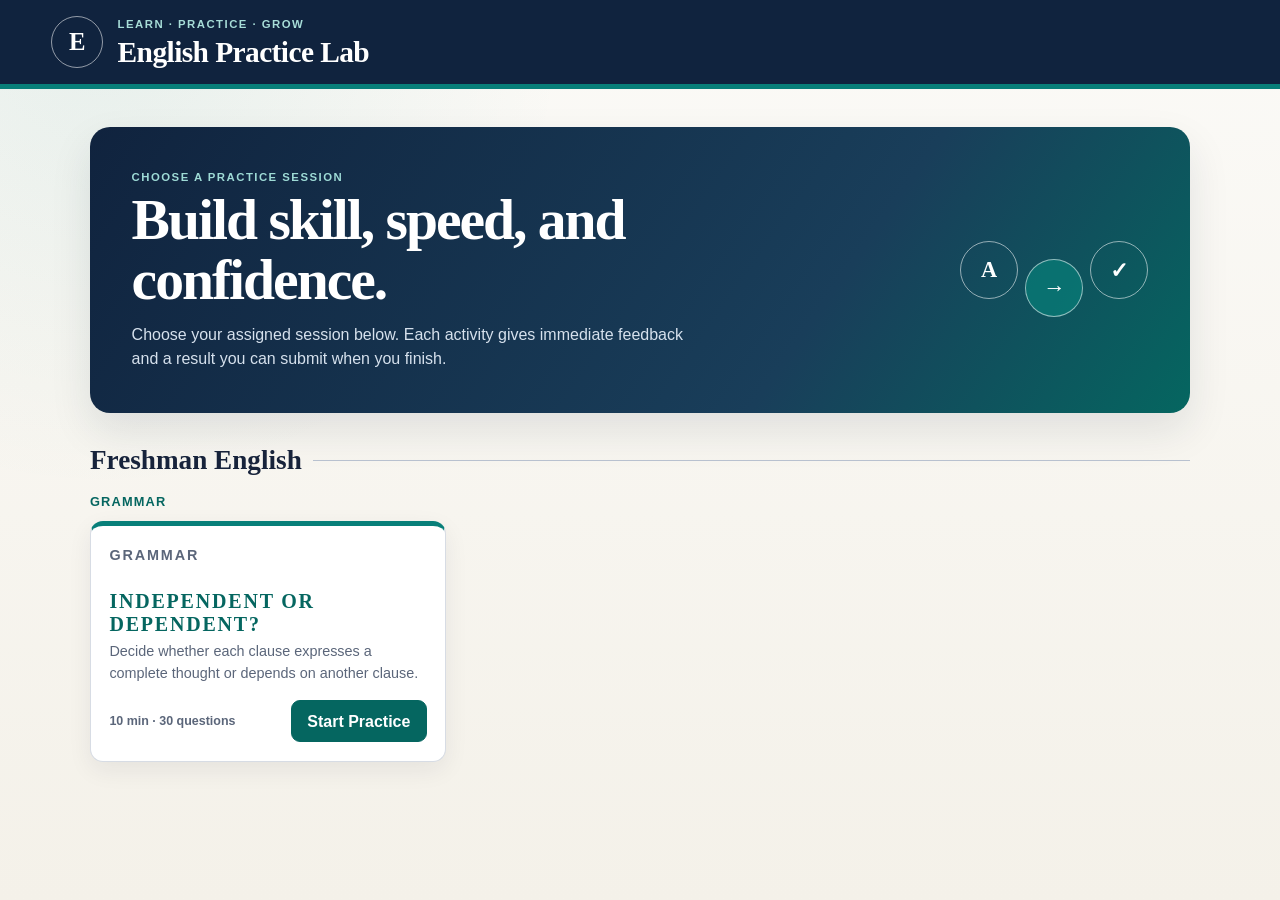
==== docs/index.html @ d29b646c "Build first English Practice Lab pilot" ====
<!doctype html>
<html lang="en">
<head>
  <meta charset="utf-8">
  <meta name="viewport" content="width=device-width, initial-scale=1">
  <meta name="color-scheme" content="light">
  <title>English Practice Lab</title>
  <link rel="stylesheet" href="styles.css">
  <script src="config.js" defer></script>
  <script src="practice-library.js" defer></script>
  <script src="app.js" defer></script>
</head>
<body class="student-page">
  <a class="skip-link" href="#main-content">Skip to main content</a>

  <header class="site-header">
    <div class="brand-mark" aria-hidden="true">E</div>
    <div>
      <p class="eyebrow">Learn · Practice · Grow</p>
      <h1>English Practice Lab</h1>
    </div>
  </header>

  <main id="main-content" class="student-shell">
    <section id="library-screen" aria-labelledby="library-heading">
      <div class="library-hero">
        <div>
          <p class="eyebrow">Choose a practice session</p>
          <h2 id="library-heading">Build skill, speed, and confidence.</h2>
          <p>Choose your assigned session below. Each activity gives immediate feedback and a result you can submit when you finish.</p>
        </div>
        <div class="hero-motif" aria-hidden="true">
          <span>A</span><span>→</span><span>✓</span>
        </div>
      </div>
      <div id="session-library" class="session-library"></div>
      <p id="empty-library" class="empty-state" hidden>No practice sessions are currently listed. Use the direct link supplied by your teacher.</p>
    </section>

    <section id="start-screen" class="panel start-panel" hidden aria-labelledby="session-title">
      <button id="back-to-library" class="text-button" type="button">← Back to all sessions</button>
      <div class="session-heading-row">
        <div>
          <p id="session-category" class="category-pill"></p>
          <h2 id="session-title"></h2>
          <p id="session-description" class="lead"></p>
        </div>
        <div class="duration-card"><strong id="session-duration"></strong><span>practice</span></div>
      </div>
      <div class="directions-box">
        <h3>Directions</h3>
        <p id="session-directions"></p>
      </div>
      <form id="start-form" class="start-form">
        <div class="field-group">
          <label for="first-name">First Name <span aria-hidden="true">*</span></label>
          <input id="first-name" type="text" maxlength="40" autocomplete="given-name" required>
        </div>
        <div class="field-group">
          <label for="last-name">Last Name <span aria-hidden="true">*</span></label>
          <input id="last-name" type="text" maxlength="40" autocomplete="family-name" required>
          <small>Your name is included when you submit your results.</small>
        </div>
        <div class="field-group">
          <label for="class-period">Class Period <span aria-hidden="true">*</span></label>
          <input id="class-period" type="text" maxlength="40" autocomplete="off" placeholder="Example: Period 2" required>
        </div>
        <button id="start-practice" class="button button-primary button-wide" type="submit">Start Practice</button>
      </form>
    </section>

    <section id="practice-screen" class="practice-layout" hidden aria-labelledby="question-prompt">
      <div class="practice-topbar">
        <div class="status-chip"><span>Time remaining</span><strong id="timer">10:00</strong></div>
        <div class="practice-session-name"><span id="practice-category"></span><strong id="practice-title"></strong></div>
        <div class="status-chip status-chip-right"><span>Attempted</span><strong id="attempted-count">0</strong></div>
      </div>

      <article class="panel question-panel">
        <div class="question-kicker-row">
          <p class="eyebrow">Choose the best answer</p>
          <span id="question-progress-label">Question</span>
        </div>
        <h2 id="question-prompt" class="question-prompt" tabindex="-1"></h2>
        <div id="answer-grid" class="answer-grid" aria-label="Answer choices"></div>

        <div id="feedback" class="feedback" role="status" aria-live="polite" aria-atomic="true" hidden>
          <div class="feedback-heading">
            <span id="feedback-symbol" aria-hidden="true"></span>
            <div><h3 id="feedback-title"></h3><p id="correct-answer"></p></div>
          </div>
          <p id="feedback-explanation"></p>
          <button id="next-question" class="button button-primary" type="button">Next Question</button>
        </div>
      </article>
      <button id="end-early" class="button button-quiet" type="button">End Session Early</button>
    </section>

    <section id="results-screen" hidden aria-labelledby="results-heading">
      <article id="results-card" class="results-card">
        <div class="results-header">
          <div>
            <p class="eyebrow">Practice complete</p>
            <h2 id="results-heading" tabindex="-1">English Practice Lab</h2>
            <p id="result-session-title" class="result-session-title"></p>
          </div>
          <div class="accuracy-seal"><strong id="result-accuracy">0%</strong><span>accuracy</span></div>
        </div>
        <div class="student-result-line">
          <div><span>Student</span><strong id="result-name"></strong></div>
          <div id="result-period-wrap"><span>Class period</span><strong id="result-period"></strong></div>
          <div><span>Date</span><strong id="result-date"></strong></div>
          <div><span>Time practiced</span><strong id="result-time"></strong></div>
        </div>
        <div class="metrics-grid">
          <div><span>Score</span><strong id="result-score">0 / 0</strong></div>
          <div><span>Attempted</span><strong id="result-attempted">0</strong></div>
          <div><span>Correct</span><strong id="result-correct">0</strong></div>
          <div><span>Incorrect</span><strong id="result-incorrect">0</strong></div>
          <div><span>Longest streak</span><strong id="result-streak">0</strong></div>
        </div>
        <div class="results-detail-grid">
          <div class="review-box"><h3>Concepts to Review</h3><ul id="review-list"></ul></div>
          <div class="skill-box"><h3>Performance by Skill</h3><div id="skill-results"></div></div>
        </div>
        <div class="results-footer">
          <div><span>Session code</span><strong id="session-code"></strong></div>
          <p id="submission-instruction"></p>
        </div>
      </article>
      <div class="results-actions">
        <a id="submit-results" class="button button-primary" href="#" target="_blank" rel="noopener">Submit Results to Google Form</a>
        <button id="save-pdf" class="button button-secondary" type="button">Save as PDF</button>
        <button id="repeat-session" class="button button-secondary" type="button">Practice This Session Again</button>
        <button id="choose-session" class="button button-primary" type="button">Choose Another Session</button>
      </div>
    </section>

    <section id="error-screen" class="panel error-panel" hidden>
      <h2 id="error-heading">Practice library needs attention</h2>
      <p id="error-message"></p>
      <a class="button button-primary" href="./">Browse available activities</a>
    </section>
  </main>
</body>
</html>
---- docs/styles.css ----
:root {
  --ink: #17233b;
  --muted: #5b667a;
  --navy: #10233e;
  --navy-2: #183153;
  --teal: #087f79;
  --teal-dark: #056660;
  --teal-soft: #e7f6f3;
  --gold: #b86516;
  --gold-soft: #fff3dd;
  --rose: #9a3e50;
  --rose-soft: #fff0f2;
  --paper: #ffffff;
  --canvas: #f4f1e9;
  --line: #d7dce4;
  --line-dark: #b8c1cf;
  --shadow: 0 18px 42px rgba(23, 35, 59, 0.1);
  --radius: 17px;
}

* { box-sizing: border-box; }
html { min-height: 100%; background: var(--canvas); }
body {
  min-height: 100vh;
  margin: 0;
  color: var(--ink);
  background: radial-gradient(circle at 8% 3%, rgba(8,127,121,.08), transparent 29rem), linear-gradient(#fbfaf7, var(--canvas));
  font-family: -apple-system, BlinkMacSystemFont, "Segoe UI", Arial, sans-serif;
  line-height: 1.5;
}
button, input, select, textarea { font: inherit; }
button, select { cursor: pointer; }
button:disabled { cursor: not-allowed; opacity: .45; }
[hidden] { display: none !important; }

.skip-link { position: fixed; z-index: 100; top: .6rem; left: .6rem; transform: translateY(-160%); padding: .65rem .9rem; color: #fff; background: var(--navy); border-radius: 8px; }
.skip-link:focus { transform: translateY(0); }
:focus-visible { outline: 3px solid #e39721; outline-offset: 3px; }

.site-header, .teacher-header {
  display: flex;
  align-items: center;
  gap: .9rem;
  min-height: 88px;
  padding: 1rem clamp(1rem, 4vw, 3.75rem);
  color: #fff;
  background: var(--navy);
  border-bottom: 5px solid var(--teal);
}
.site-header h1, .teacher-header h1 { margin: 0; font: 700 clamp(1.35rem,2.3vw,2rem)/1.05 Georgia, serif; letter-spacing: -.02em; }
.site-header .eyebrow, .teacher-header .eyebrow { color: #a7ddd8; }
.brand-mark { display: grid; flex: 0 0 auto; width: 52px; height: 52px; place-items: center; border: 1px solid rgba(255,255,255,.55); border-radius: 50%; font: 700 1.55rem Georgia,serif; }
.eyebrow { margin: 0 0 .22rem; color: var(--teal-dark); font-size: .71rem; font-weight: 850; letter-spacing: .13em; text-transform: uppercase; }

.student-shell { width: min(100% - 2rem, 1100px); margin: 0 auto; padding: clamp(1.2rem,3vw,2.5rem) 0 3rem; }
.panel, .editor-card, .publishing-card { background: var(--paper); border: 1px solid var(--line); border-radius: var(--radius); box-shadow: var(--shadow); }

.library-hero { display: flex; align-items: center; justify-content: space-between; gap: 2rem; padding: clamp(1.4rem,4vw,2.6rem); color: #fff; background: linear-gradient(125deg, var(--navy), #193e5a 66%, var(--teal-dark)); border-radius: 20px; box-shadow: var(--shadow); }
.library-hero h2 { max-width: 19ch; margin: 0; font: 700 clamp(2rem,4.5vw,3.6rem)/1.05 Georgia,serif; letter-spacing: -.035em; }
.library-hero p:not(.eyebrow) { max-width: 62ch; margin: .8rem 0 0; color: #d6e1ed; }
.library-hero .eyebrow { color: #9edbd6; }
.hero-motif { display: flex; flex: 0 0 auto; gap: .45rem; }
.hero-motif span { display: grid; width: 58px; height: 58px; place-items: center; border: 1px solid rgba(255,255,255,.55); border-radius: 50%; font: 700 1.4rem Georgia,serif; }
.hero-motif span:nth-child(2) { transform: translateY(18px); background: rgba(8,127,121,.7); }

.session-library { display: grid; gap: 1.7rem; margin-top: 2rem; }
.course-section { display: grid; gap: 1rem; }
.course-section > h3 { display: flex; align-items: center; gap: .7rem; margin: 0; font: 700 1.7rem Georgia,serif; }
.course-section > h3::after { content: ""; flex: 1; height: 1px; background: var(--line-dark); }
.category-section { display: grid; gap: .65rem; }
.category-section h4 { margin: 0; color: var(--teal-dark); font-size: .8rem; font-weight: 850; letter-spacing: .09em; text-transform: uppercase; }
.session-card-grid { display: grid; grid-template-columns: repeat(3,minmax(0,1fr)); gap: 1rem; }
.session-card { display: flex; min-height: 205px; flex-direction: column; padding: 1.15rem; background: #fff; border: 1px solid var(--line); border-top: 5px solid var(--teal); border-radius: 13px; box-shadow: 0 8px 24px rgba(23,35,59,.07); }
.session-card h4 { margin: .45rem 0 .35rem; font: 700 1.25rem/1.15 Georgia,serif; }
.session-card p { margin: 0 0 1rem; color: var(--muted); font-size: .9rem; }
.session-card .card-footer { display: flex; align-items: center; justify-content: space-between; gap: .6rem; margin-top: auto; }
.session-card .card-footer span { color: var(--muted); font-size: .78rem; font-weight: 700; }
.empty-state { padding: 2rem; text-align: center; color: var(--muted); background: #fff; border: 1px dashed var(--line-dark); border-radius: 12px; }

.start-panel { max-width: 850px; margin: 0 auto; padding: clamp(1.3rem,4vw,2.7rem); }
.text-button { padding: .25rem 0; color: var(--teal-dark); background: none; border: 0; font-weight: 750; }
.session-heading-row { display: flex; align-items: flex-start; justify-content: space-between; gap: 1rem; margin-top: 1.1rem; }
.session-heading-row h2 { margin: .45rem 0 .4rem; font: 700 clamp(2rem,4vw,3rem)/1.08 Georgia,serif; letter-spacing: -.025em; }
.lead { max-width: 62ch; margin: 0; color: var(--muted); }
.category-pill { display: inline-block; margin: 0; padding: .2rem .6rem; color: var(--teal-dark); background: var(--teal-soft); border-radius: 999px; font-size: .75rem; font-weight: 800; letter-spacing: .05em; text-transform: uppercase; }
.duration-card { display: grid; flex: 0 0 100px; min-height: 82px; place-content: center; color: #fff; background: var(--navy); border-radius: 12px; text-align: center; }
.duration-card strong { font-size: 1.35rem; }
.duration-card span { color: #c8d8e8; font-size: .7rem; text-transform: uppercase; }
.directions-box { margin: 1.3rem 0; padding: 1rem 1.1rem; background: var(--gold-soft); border: 1px solid #e8c38d; border-radius: 11px; }
.directions-box h3, .directions-box p { margin: 0; }
.directions-box h3 { font-size: .86rem; text-transform: uppercase; letter-spacing: .07em; }
.directions-box p { margin-top: .3rem; }
.start-form { display: grid; grid-template-columns: 1.3fr .7fr; gap: 1rem; padding-top: 1.25rem; border-top: 1px solid var(--line); }

.field-group { display: flex; flex-direction: column; gap: .35rem; }
.field-group label { font-size: .88rem; font-weight: 780; }
.field-group small, .optional { color: var(--muted); font-size: .75rem; font-weight: 500; }
input, select, textarea { width: 100%; color: var(--ink); background: #fff; border: 1px solid var(--line-dark); border-radius: 8px; }
input, select { min-height: 44px; padding: .62rem .72rem; }
textarea { padding: .65rem .72rem; resize: vertical; }
input:focus, select:focus, textarea:focus { border-color: var(--teal); outline: none; box-shadow: 0 0 0 3px rgba(8,127,121,.13); }

.button { display: inline-flex; min-height: 42px; align-items: center; justify-content: center; padding: .64rem .95rem; border: 1px solid transparent; border-radius: 9px; font-weight: 780; line-height: 1.2; text-align: center; }
.button-primary { color: #fff; background: var(--teal-dark); border-color: var(--teal-dark); }
.button-primary:hover { background: #044f4b; }
.button-secondary { color: var(--navy); background: #fff; border-color: var(--line-dark); }
.button-secondary:hover { background: #f4f6f8; border-color: var(--navy-2); }
.button-light { color: var(--navy); background: #fff; border-color: #fff; }
.button-danger { color: var(--rose); background: #fff; border-color: #d8a4ae; }
.button-quiet { color: var(--muted); background: transparent; border-color: transparent; text-decoration: underline; text-underline-offset: 3px; }
.button-wide { width: 100%; }
.start-form .button-wide { grid-column: 1 / -1; min-height: 52px; font-size: 1rem; }

.practice-layout { display: flex; flex-direction: column; gap: 1rem; }
.practice-topbar { display: grid; grid-template-columns: 180px 1fr 150px; align-items: center; gap: 1rem; }
.status-chip { display: flex; align-items: center; justify-content: space-between; gap: .5rem; padding: .65rem .85rem; background: rgba(255,255,255,.9); border: 1px solid var(--line); border-radius: 11px; }
.status-chip span { color: var(--muted); font-size: .75rem; font-weight: 700; }
.status-chip strong { font-size: 1.3rem; font-variant-numeric: tabular-nums; }
.status-chip-right { text-align: right; }
.practice-session-name { min-width: 0; text-align: center; }
.practice-session-name span, .practice-session-name strong { display: block; }
.practice-session-name span { color: var(--teal-dark); font-size: .68rem; font-weight: 850; letter-spacing: .08em; text-transform: uppercase; }
.practice-session-name strong { overflow: hidden; text-overflow: ellipsis; white-space: nowrap; }
.timer-low { color: var(--gold); }
.question-panel { padding: clamp(1.3rem,3vw,2.4rem); }
.question-kicker-row { display: flex; justify-content: space-between; gap: 1rem; color: var(--muted); font-size: .8rem; }
.question-prompt { display: flex; min-height: 118px; align-items: center; justify-content: center; max-width: 32ch; margin: 0 auto 1.3rem; font: 700 clamp(1.65rem,3.5vw,2.8rem)/1.18 Georgia,serif; letter-spacing: -.02em; text-align: center; text-wrap: balance; }
.answer-grid { display: grid; grid-template-columns: repeat(2,minmax(0,1fr)); gap: .8rem; }
.answer-choice { display: flex; min-height: 76px; align-items: center; gap: .8rem; padding: .85rem 1rem; color: var(--navy); background: #fafbfc; border: 2px solid var(--line-dark); border-radius: 12px; text-align: left; }
.answer-choice:hover:not(:disabled) { background: var(--teal-soft); border-color: var(--teal); }
.answer-letter { display: grid; flex: 0 0 auto; width: 36px; height: 36px; place-items: center; color: #fff; background: var(--navy-2); border-radius: 50%; font-family: Georgia,serif; font-weight: 800; }
.answer-text { font-weight: 750; }
.feedback { margin-top: 1rem; padding: 1rem 1.1rem; border: 1px solid; border-radius: 12px; }
.feedback-correct { background: var(--teal-soft); border-color: #7fc7c0; }
.feedback-incorrect { background: var(--gold-soft); border-color: #e1b777; }
.feedback-heading { display: flex; align-items: center; gap: .75rem; }
.feedback-heading > span { display: grid; flex: 0 0 auto; width: 36px; height: 36px; place-items: center; color: #fff; background: var(--teal-dark); border-radius: 50%; font-weight: 900; }
.feedback-incorrect .feedback-heading > span { background: var(--gold); }
.feedback h3, .feedback p { margin: 0; }
.feedback-heading p { color: var(--muted); font-size: .85rem; }
#feedback-explanation { padding: .7rem 0 .85rem; }
#end-early { align-self: center; }

.results-card { overflow: hidden; background: #fff; border: 1px solid var(--line-dark); border-top: 7px solid var(--teal); border-radius: 15px; box-shadow: var(--shadow); }
.results-header { display: flex; align-items: center; justify-content: space-between; gap: 1rem; padding: 1rem 1.3rem .75rem; }
.results-header h2 { margin: 0; font: 700 clamp(1.45rem,2.6vw,2.05rem)/1.05 Georgia,serif; }
.result-session-title { margin: .25rem 0 0; color: var(--teal-dark); font-weight: 800; }
.preview-label { display: inline-block; margin: 0 0 .3rem; padding: .16rem .5rem; color: var(--navy); background: var(--gold-soft); border: 1px solid #e3b878; border-radius: 999px; font-size: .72rem; font-weight: 800; }
.accuracy-seal { display: grid; flex: 0 0 94px; min-height: 72px; place-content: center; color: #fff; background: var(--navy); border-radius: 12px; text-align: center; }
.accuracy-seal strong { font-size: 1.5rem; line-height: 1; }
.accuracy-seal span { margin-top: .2rem; color: #c7d8e8; font-size: .63rem; letter-spacing: .06em; text-transform: uppercase; }
.student-result-line { display: grid; grid-template-columns: 1.3fr .7fr .8fr .8fr; gap: .7rem; padding: .65rem 1.3rem; background: #f4f7f8; border-block: 1px solid var(--line); }
.student-result-line span, .student-result-line strong { display: block; }
.student-result-line span, .results-footer span { color: var(--muted); font-size: .62rem; font-weight: 850; letter-spacing: .06em; text-transform: uppercase; }
.metrics-grid { display: grid; grid-template-columns: repeat(5,1fr); gap: .6rem; padding: .75rem 1.3rem; }
.metrics-grid > div { padding: .5rem .7rem; background: #f7f9fa; border-left: 3px solid var(--teal); border-radius: 6px; }
.metrics-grid span, .metrics-grid strong { display: block; }
.metrics-grid span { color: var(--muted); font-size: .7rem; }
.metrics-grid strong { font-size: 1.25rem; }
.results-detail-grid { display: grid; grid-template-columns: 1fr 1fr; gap: .7rem; padding: 0 1.3rem .75rem; }
.review-box, .skill-box { padding: .6rem .75rem; border-radius: 9px; }
.review-box { background: var(--gold-soft); border: 1px solid #e7c58f; }
.skill-box { background: #f7f9fa; border: 1px solid var(--line); }
.review-box h3, .skill-box h3 { margin: 0; font-size: .72rem; letter-spacing: .06em; text-transform: uppercase; }
.review-box ul { margin: .25rem 0 0; padding-left: 1rem; font-size: .75rem; }
.skill-row { display: flex; justify-content: space-between; gap: .6rem; padding: .2rem 0; font-size: .75rem; border-bottom: 1px solid var(--line); }
.skill-row:last-child { border-bottom: 0; }
.results-footer { display: flex; align-items: center; justify-content: space-between; gap: 1rem; padding: .65rem 1.3rem; color: #fff; background: var(--navy); }
.results-footer span { color: #b9ccdf; }
.results-footer strong { letter-spacing: .15em; }
.results-footer p { max-width: 62ch; margin: 0; font-size: .75rem; text-align: right; }
.results-actions { display: flex; justify-content: center; flex-wrap: wrap; gap: .65rem; padding-top: .85rem; }
.error-panel { max-width: 680px; margin: 2rem auto; padding: 2rem; }

/* Teacher */
.teacher-header { justify-content: flex-start; }
.teacher-brand p { margin: .2rem 0 0; color: #c7d8e8; }
.teacher-header .button-light { margin-left: auto; }
.teacher-shell { width: min(100% - 2rem, 1380px); margin: 0 auto; padding: 1.4rem 0 3rem; }
.publish-notice { display: flex; align-items: flex-start; gap: .7rem; padding: .8rem 1rem; background: var(--gold-soft); border: 1px solid #e6bd82; border-radius: 10px; }
.publish-notice > span { display: grid; flex: 0 0 auto; width: 25px; height: 25px; place-items: center; color: #fff; background: var(--gold); border-radius: 50%; font: 700 1rem Georgia,serif; }
.publish-notice p { margin: 0; }
code { padding: .08rem .22rem; background: rgba(255,255,255,.75); border-radius: 4px; font-size: .9em; }
.teacher-layout { display: grid; grid-template-columns: 285px minmax(0,1fr); gap: 1.1rem; align-items: start; margin-top: 1.1rem; }
.session-sidebar { position: sticky; top: 1rem; padding: 1rem; background: #fff; border: 1px solid var(--line); border-radius: 13px; box-shadow: 0 8px 24px rgba(23,35,59,.06); }
.sidebar-heading { display: flex; align-items: center; justify-content: space-between; gap: .6rem; padding-bottom: .65rem; border-bottom: 1px solid var(--line); }
.sidebar-heading h2 { margin: 0; font: 700 1.35rem Georgia,serif; }
.sidebar-heading > span { display: grid; width: 32px; height: 32px; place-items: center; color: #fff; background: var(--navy-2); border-radius: 50%; font-weight: 800; }
.session-list { display: grid; gap: .45rem; max-height: 55vh; margin: .75rem 0; overflow-y: auto; }
.session-list-button { width: 100%; padding: .65rem .7rem; color: var(--ink); background: #f7f9fa; border: 1px solid var(--line); border-radius: 8px; text-align: left; }
.session-list-button span, .session-list-button strong { display: block; }
.session-list-button span { color: var(--muted); font-size: .66rem; font-weight: 800; letter-spacing: .05em; text-transform: uppercase; }
.session-list-button.active { color: #fff; background: var(--navy-2); border-color: var(--navy-2); }
.session-list-button.active span { color: #bcd2e6; }
.session-sidebar > .button + .button { margin-top: .5rem; }
.editor-workspace { min-width: 0; }
.editor-toolbar, .questions-toolbar { display: flex; align-items: center; justify-content: space-between; gap: 1rem; }
.editor-toolbar h2, .questions-toolbar h3, .editor-card h3, .publishing-card h3 { margin: 0; font: 700 1.4rem Georgia,serif; }
.toolbar-actions, .publishing-actions { display: flex; flex-wrap: wrap; gap: .5rem; }
.editor-status { min-height: 1.5rem; padding: .4rem 0; color: var(--muted); font-size: .84rem; font-weight: 700; }
.status-success { color: var(--teal-dark); }
.status-error { color: var(--rose); }
.editor-card, .publishing-card { padding: 1rem; box-shadow: 0 6px 20px rgba(23,35,59,.05); }
.settings-grid { display: grid; grid-template-columns: repeat(2,minmax(0,1fr)); gap: .75rem; margin-top: .75rem; }
.span-2 { grid-column: 1 / -1; }
.checkbox-field { display: flex; flex-direction: row; align-items: center; gap: .55rem; padding-top: 1.55rem; }
.checkbox-field input { flex: 0 0 auto; width: 20px; min-height: 20px; }
.validation-panel { margin: .8rem 0; padding: .75rem .9rem; border: 1px solid; border-radius: 10px; }
.validation-panel > div { display: flex; justify-content: space-between; gap: 1rem; }
.validation-panel h3 { margin: 0; font-size: .95rem; }
.validation-panel ul { margin: .3rem 0 0; padding-left: 1.1rem; font-size: .78rem; }
.validation-valid { background: var(--teal-soft); border-color: #83c9c2; }
.validation-errors { background: var(--rose-soft); border-color: #dda3ad; }
.questions-toolbar { margin: 1rem 0 .6rem; }
.questions-toolbar h3 span { display: inline-grid; width: 30px; height: 30px; place-items: center; margin-left: .25rem; color: #fff; background: var(--navy-2); border-radius: 50%; font: 800 .85rem -apple-system,BlinkMacSystemFont,"Segoe UI",sans-serif; }
.question-editor-list { display: grid; gap: .75rem; }
.question-edit-card { padding: .9rem; background: #fff; border: 1px solid var(--line); border-radius: 12px; box-shadow: 0 4px 14px rgba(23,35,59,.04); }
.question-card-header { display: flex; justify-content: space-between; gap: 1rem; padding-bottom: .55rem; border-bottom: 1px solid var(--line); }
.question-card-header h4 { margin: 0; color: var(--navy-2); }
.move-buttons { display: flex; gap: .3rem; }
.icon-button { display: grid; width: 34px; height: 34px; place-items: center; color: var(--navy); background: #f6f8fa; border: 1px solid var(--line-dark); border-radius: 7px; font-weight: 850; }
.question-settings-grid { display: grid; grid-template-columns: 150px 150px 1fr; gap: .65rem; margin-top: .65rem; }
.prompt-field, .explanation-field, .choices-field { grid-column: 1 / -1; }
.choices-grid { display: grid; grid-template-columns: repeat(2,minmax(0,1fr)); gap: .5rem; padding: .6rem; background: #f7f9fa; border: 1px solid var(--line); border-radius: 9px; }
.choice-row { display: grid; grid-template-columns: 30px 1fr; align-items: center; gap: .4rem; }
.choice-row input[type="radio"] { width: 18px; min-height: 18px; }
.question-card-actions { display: flex; justify-content: flex-end; gap: .4rem; margin-top: .6rem; }
.publishing-card { margin-top: 1rem; }
.publishing-actions { margin-top: .75rem; }

@media (max-width: 900px) {
  .session-card-grid { grid-template-columns: repeat(2,minmax(0,1fr)); }
  .teacher-layout { grid-template-columns: 1fr; }
  .session-sidebar { position: static; }
  .session-list { max-height: none; grid-template-columns: repeat(2,minmax(0,1fr)); }
  .teacher-header { flex-wrap: wrap; }
  .teacher-header .button-light { width: 100%; margin-left: 0; }
}

@media (max-width: 700px) {
  .library-hero, .session-heading-row, .results-footer { align-items: stretch; flex-direction: column; }
  .hero-motif { display: none; }
  .session-card-grid, .start-form, .answer-grid, .settings-grid, .choices-grid { grid-template-columns: 1fr; }
  .span-2, .prompt-field, .explanation-field, .choices-field { grid-column: auto; }
  .practice-topbar { grid-template-columns: 1fr 1fr; }
  .practice-session-name { grid-column: 1 / -1; grid-row: 1; }
  .student-result-line, .metrics-grid, .results-detail-grid { grid-template-columns: repeat(2,minmax(0,1fr)); }
  .results-footer p { text-align: left; }
  .question-settings-grid { grid-template-columns: 1fr 1fr; }
  .question-settings-grid .prompt-field, .question-settings-grid .explanation-field, .question-settings-grid .choices-field { grid-column: 1 / -1; }
}

@media (max-width: 470px) {
  .student-shell, .teacher-shell { width: min(100% - 1rem,100%); }
  .site-header, .teacher-header { padding-inline: .75rem; }
  .site-header h1, .teacher-header h1 { font-size: 1.15rem; }
  .brand-mark { width: 43px; height: 43px; }
  .session-list { grid-template-columns: 1fr; }
  .student-result-line, .metrics-grid, .results-detail-grid { grid-template-columns: 1fr 1fr; }
  .results-actions .button { width: 100%; }
  .question-settings-grid { grid-template-columns: 1fr; }
  .question-settings-grid > * { grid-column: auto !important; }
}

@media (prefers-reduced-motion: no-preference) {
  .button, .session-card, .answer-choice { transition: background-color 120ms ease, border-color 120ms ease, transform 120ms ease; }
  .session-card:hover { transform: translateY(-2px); }
}

@media print {
  @page { margin: .35in; }
  body { min-height: 0; background: #fff; }
  .site-header, #library-screen, #start-screen, #practice-screen, #error-screen, .results-actions { display: none !important; }
  .student-shell { width: 100%; margin: 0; padding: 0; }
  #results-screen { display: block !important; }
  .results-card { break-inside: avoid; box-shadow: none; }
}
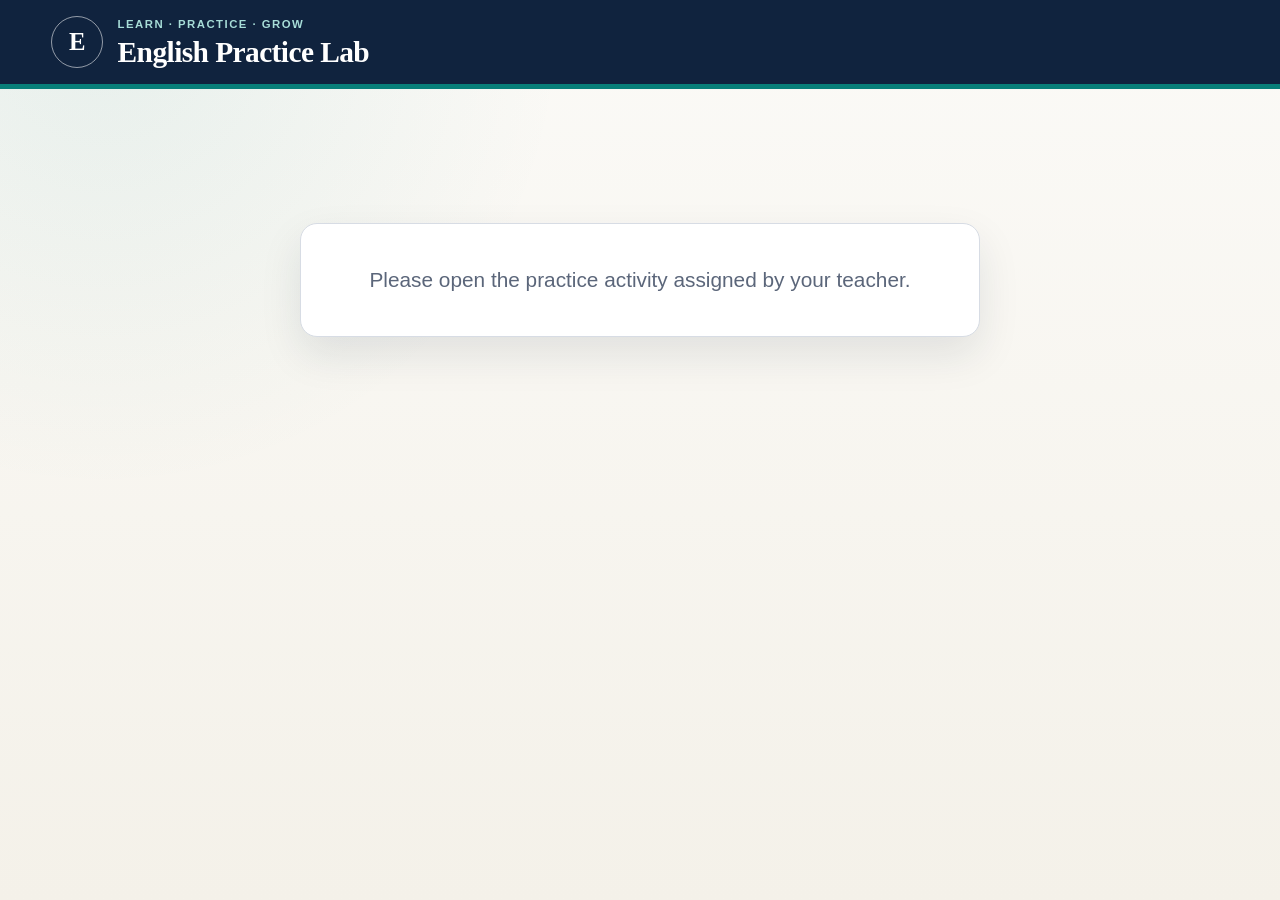
==== commit feba8f0a: "Remove session hub and simplify direct-link flow" ====
--- a/docs/index.html
+++ b/docs/index.html
@@ -22,23 +22,11 @@
   </header>
 
   <main id="main-content" class="student-shell">
-    <section id="library-screen" aria-labelledby="library-heading">
-      <div class="library-hero">
-        <div>
-          <p class="eyebrow">Choose a practice session</p>
-          <h2 id="library-heading">Build skill, speed, and confidence.</h2>
-          <p>Choose your assigned session below. Each activity gives immediate feedback and a result you can submit when you finish.</p>
-        </div>
-        <div class="hero-motif" aria-hidden="true">
-          <span>A</span><span>→</span><span>✓</span>
-        </div>
-      </div>
-      <div id="session-library" class="session-library"></div>
-      <p id="empty-library" class="empty-state" hidden>No practice sessions are currently listed. Use the direct link supplied by your teacher.</p>
+    <section id="assignment-screen" class="panel assignment-panel">
+      <p id="assignment-message">Please open the practice activity assigned by your teacher.</p>
     </section>
 
     <section id="start-screen" class="panel start-panel" hidden aria-labelledby="session-title">
-      <button id="back-to-library" class="text-button" type="button">← Back to all sessions</button>
       <div class="session-heading-row">
         <div>
           <p id="session-category" class="category-pill"></p>
@@ -132,14 +120,12 @@
         <a id="submit-results" class="button button-primary" href="#" target="_blank" rel="noopener">Submit Results to Google Form</a>
         <button id="save-pdf" class="button button-secondary" type="button">Save as PDF</button>
         <button id="repeat-session" class="button button-secondary" type="button">Practice This Session Again</button>
-        <button id="choose-session" class="button button-primary" type="button">Choose Another Session</button>
       </div>
     </section>
 
     <section id="error-screen" class="panel error-panel" hidden>
-      <h2 id="error-heading">Practice library needs attention</h2>
+      <h2 id="error-heading">Practice activity unavailable</h2>
       <p id="error-message"></p>
-      <a class="button button-primary" href="./">Browse available activities</a>
     </section>
   </main>
 </body>
--- a/docs/styles.css
+++ b/docs/styles.css
@@ -55,31 +55,11 @@
 .student-shell { width: min(100% - 2rem, 1100px); margin: 0 auto; padding: clamp(1.2rem,3vw,2.5rem) 0 3rem; }
 .panel, .editor-card, .publishing-card { background: var(--paper); border: 1px solid var(--line); border-radius: var(--radius); box-shadow: var(--shadow); }
 
-.library-hero { display: flex; align-items: center; justify-content: space-between; gap: 2rem; padding: clamp(1.4rem,4vw,2.6rem); color: #fff; background: linear-gradient(125deg, var(--navy), #193e5a 66%, var(--teal-dark)); border-radius: 20px; box-shadow: var(--shadow); }
-.library-hero h2 { max-width: 19ch; margin: 0; font: 700 clamp(2rem,4.5vw,3.6rem)/1.05 Georgia,serif; letter-spacing: -.035em; }
-.library-hero p:not(.eyebrow) { max-width: 62ch; margin: .8rem 0 0; color: #d6e1ed; }
-.library-hero .eyebrow { color: #9edbd6; }
-.hero-motif { display: flex; flex: 0 0 auto; gap: .45rem; }
-.hero-motif span { display: grid; width: 58px; height: 58px; place-items: center; border: 1px solid rgba(255,255,255,.55); border-radius: 50%; font: 700 1.4rem Georgia,serif; }
-.hero-motif span:nth-child(2) { transform: translateY(18px); background: rgba(8,127,121,.7); }
-
-.session-library { display: grid; gap: 1.7rem; margin-top: 2rem; }
-.course-section { display: grid; gap: 1rem; }
-.course-section > h3 { display: flex; align-items: center; gap: .7rem; margin: 0; font: 700 1.7rem Georgia,serif; }
-.course-section > h3::after { content: ""; flex: 1; height: 1px; background: var(--line-dark); }
-.category-section { display: grid; gap: .65rem; }
-.category-section h4 { margin: 0; color: var(--teal-dark); font-size: .8rem; font-weight: 850; letter-spacing: .09em; text-transform: uppercase; }
-.session-card-grid { display: grid; grid-template-columns: repeat(3,minmax(0,1fr)); gap: 1rem; }
-.session-card { display: flex; min-height: 205px; flex-direction: column; padding: 1.15rem; background: #fff; border: 1px solid var(--line); border-top: 5px solid var(--teal); border-radius: 13px; box-shadow: 0 8px 24px rgba(23,35,59,.07); }
-.session-card h4 { margin: .45rem 0 .35rem; font: 700 1.25rem/1.15 Georgia,serif; }
-.session-card p { margin: 0 0 1rem; color: var(--muted); font-size: .9rem; }
-.session-card .card-footer { display: flex; align-items: center; justify-content: space-between; gap: .6rem; margin-top: auto; }
-.session-card .card-footer span { color: var(--muted); font-size: .78rem; font-weight: 700; }
-.empty-state { padding: 2rem; text-align: center; color: var(--muted); background: #fff; border: 1px dashed var(--line-dark); border-radius: 12px; }
+.assignment-panel { max-width: 680px; margin: clamp(2rem,8vw,6rem) auto; padding: clamp(1.6rem,4vw,2.5rem); text-align: center; }
+.assignment-panel p { margin: 0; color: var(--muted); font-size: clamp(1.05rem,2.4vw,1.3rem); }
 
 .start-panel { max-width: 850px; margin: 0 auto; padding: clamp(1.3rem,4vw,2.7rem); }
-.text-button { padding: .25rem 0; color: var(--teal-dark); background: none; border: 0; font-weight: 750; }
-.session-heading-row { display: flex; align-items: flex-start; justify-content: space-between; gap: 1rem; margin-top: 1.1rem; }
+.session-heading-row { display: flex; align-items: flex-start; justify-content: space-between; gap: 1rem; }
 .session-heading-row h2 { margin: .45rem 0 .4rem; font: 700 clamp(2rem,4vw,3rem)/1.08 Georgia,serif; letter-spacing: -.025em; }
 .lead { max-width: 62ch; margin: 0; color: var(--muted); }
 .category-pill { display: inline-block; margin: 0; padding: .2rem .6rem; color: var(--teal-dark); background: var(--teal-soft); border-radius: 999px; font-size: .75rem; font-weight: 800; letter-spacing: .05em; text-transform: uppercase; }
@@ -229,7 +209,6 @@
 .publishing-actions { margin-top: .75rem; }
 
 @media (max-width: 900px) {
-  .session-card-grid { grid-template-columns: repeat(2,minmax(0,1fr)); }
   .teacher-layout { grid-template-columns: 1fr; }
   .session-sidebar { position: static; }
   .session-list { max-height: none; grid-template-columns: repeat(2,minmax(0,1fr)); }
@@ -238,9 +217,8 @@
 }
 
 @media (max-width: 700px) {
-  .library-hero, .session-heading-row, .results-footer { align-items: stretch; flex-direction: column; }
-  .hero-motif { display: none; }
-  .session-card-grid, .start-form, .answer-grid, .settings-grid, .choices-grid { grid-template-columns: 1fr; }
+  .session-heading-row, .results-footer { align-items: stretch; flex-direction: column; }
+  .start-form, .answer-grid, .settings-grid, .choices-grid { grid-template-columns: 1fr; }
   .span-2, .prompt-field, .explanation-field, .choices-field { grid-column: auto; }
   .practice-topbar { grid-template-columns: 1fr 1fr; }
   .practice-session-name { grid-column: 1 / -1; grid-row: 1; }
@@ -263,14 +241,13 @@
 }
 
 @media (prefers-reduced-motion: no-preference) {
-  .button, .session-card, .answer-choice { transition: background-color 120ms ease, border-color 120ms ease, transform 120ms ease; }
-  .session-card:hover { transform: translateY(-2px); }
+  .button, .answer-choice { transition: background-color 120ms ease, border-color 120ms ease; }
 }
 
 @media print {
   @page { margin: .35in; }
   body { min-height: 0; background: #fff; }
-  .site-header, #library-screen, #start-screen, #practice-screen, #error-screen, .results-actions { display: none !important; }
+  .site-header, #assignment-screen, #start-screen, #practice-screen, #error-screen, .results-actions { display: none !important; }
   .student-shell { width: 100%; margin: 0; padding: 0; }
   #results-screen { display: block !important; }
   .results-card { break-inside: avoid; box-shadow: none; }
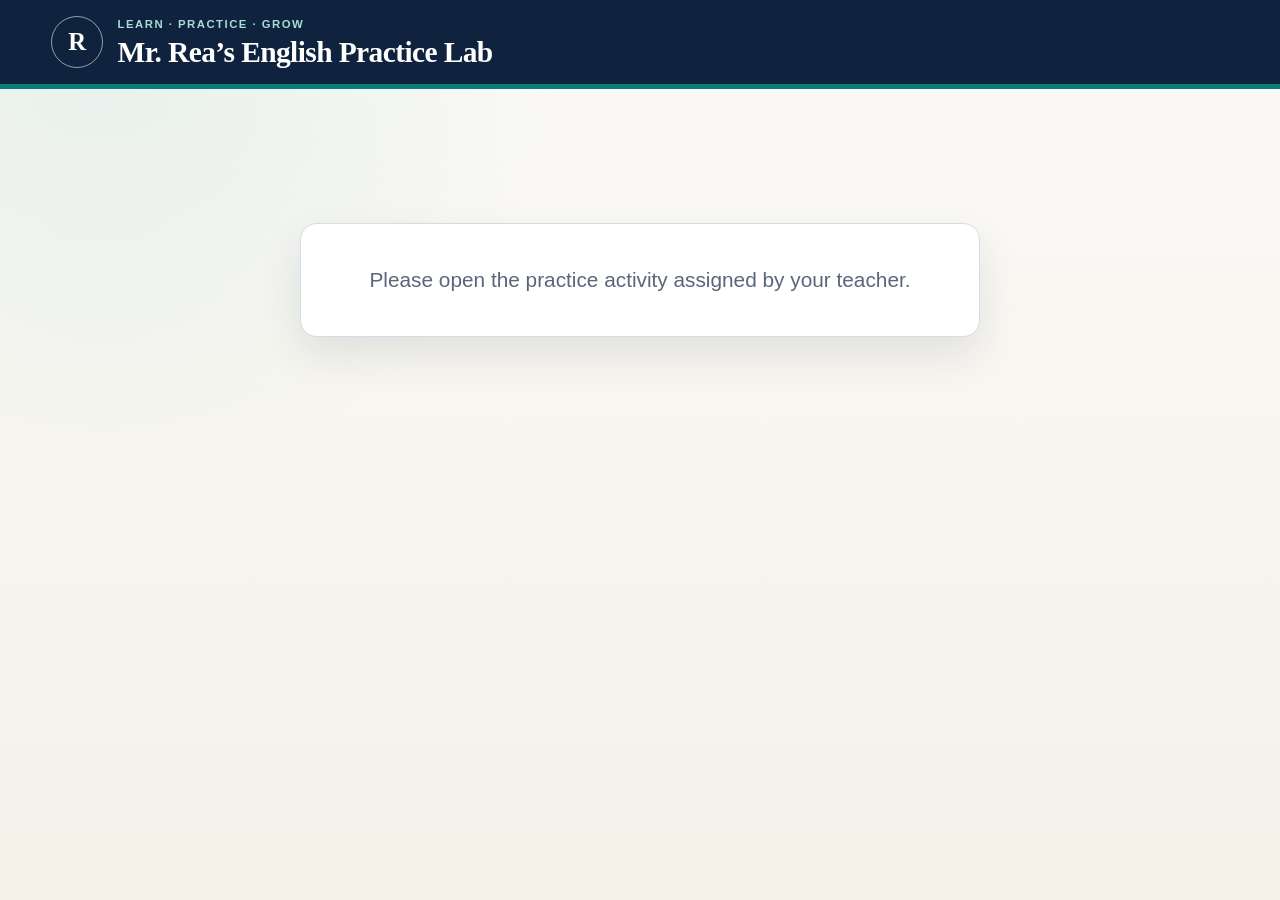
==== commit 329fd437: "Update branding to Mr. Rea’s English Practice Lab" ====
--- a/docs/index.html
+++ b/docs/index.html
@@ -4,7 +4,7 @@
   <meta charset="utf-8">
   <meta name="viewport" content="width=device-width, initial-scale=1">
   <meta name="color-scheme" content="light">
-  <title>English Practice Lab</title>
+  <title>Mr. Rea’s English Practice Lab</title>
   <link rel="stylesheet" href="styles.css">
   <script src="config.js" defer></script>
   <script src="practice-library.js" defer></script>
@@ -14,10 +14,10 @@
   <a class="skip-link" href="#main-content">Skip to main content</a>
 
   <header class="site-header">
-    <div class="brand-mark" aria-hidden="true">E</div>
+    <div class="brand-mark" aria-hidden="true">R</div>
     <div>
       <p class="eyebrow">Learn · Practice · Grow</p>
-      <h1>English Practice Lab</h1>
+      <h1>Mr. Rea’s English Practice Lab</h1>
     </div>
   </header>
 
@@ -89,7 +89,7 @@
         <div class="results-header">
           <div>
             <p class="eyebrow">Practice complete</p>
-            <h2 id="results-heading" tabindex="-1">English Practice Lab</h2>
+            <h2 id="results-heading" tabindex="-1">Mr. Rea’s English Practice Lab</h2>
             <p id="result-session-title" class="result-session-title"></p>
           </div>
           <div class="accuracy-seal"><strong id="result-accuracy">0%</strong><span>accuracy</span></div>
